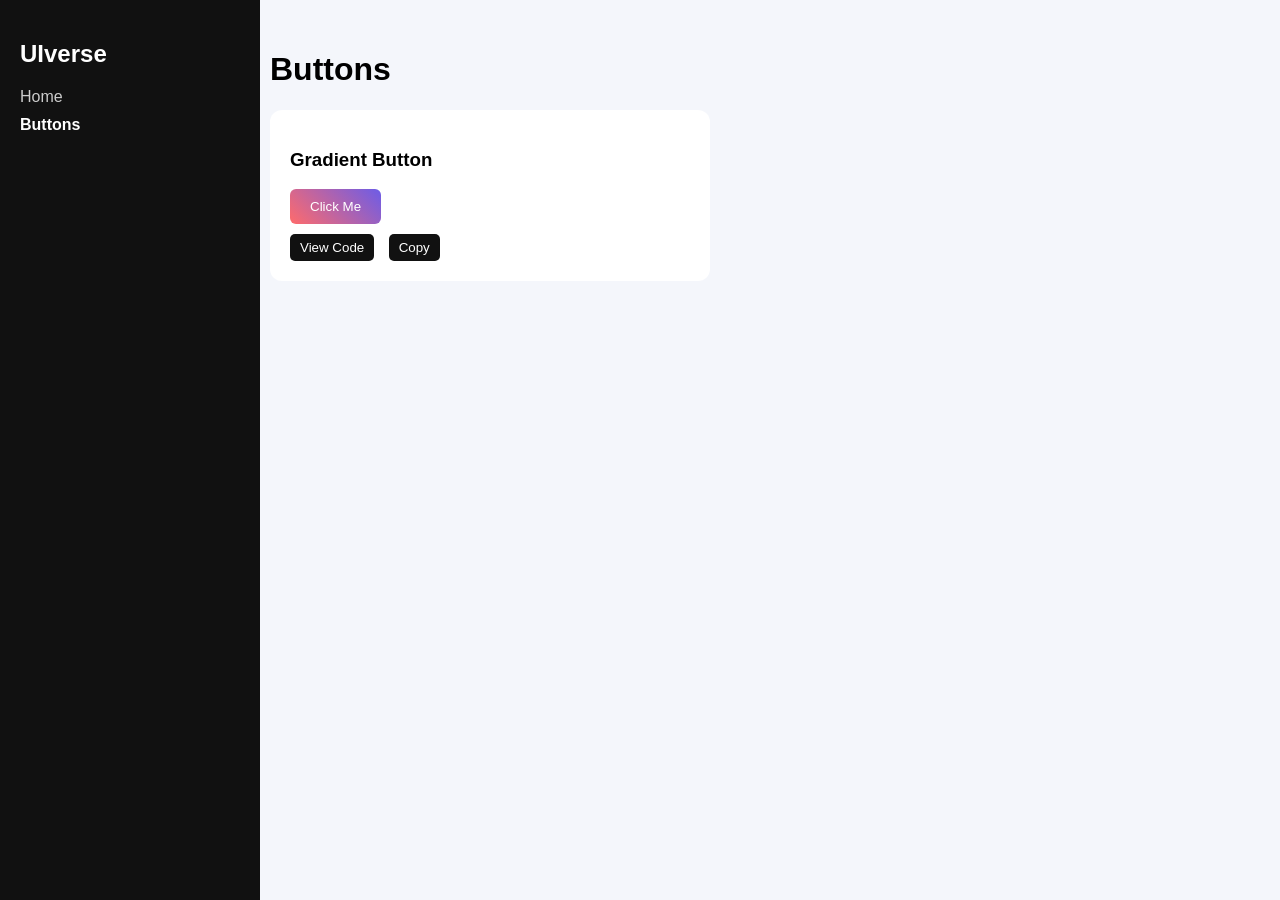
==== button.html @ 0907f0e8 "Project Added" ====
<!DOCTYPE html>
<html lang="en">
<head>
  <meta charset="UTF-8" />
  <meta name="viewport" content="width=device-width, initial-scale=1.0"/>
  <title>Buttons - UIverse</title>
  <link rel="stylesheet" href="style.css" />
</head>
<body>

<div class="container">

  <!-- Sidebar -->
  <aside class="sidebar">
    <h2>UIverse</h2>
    <ul>
      <li><a href="index.html">Home</a></li>
      <li class="active"><a href="button.html">Buttons</a></li>
    </ul>
  </aside>

  <!-- Main -->
  <main class="main">

    <h1>Buttons</h1>

    <div class="component-card">
      <h3>Gradient Button</h3>

      <button class="gradient-btn">Click Me</button>

      <div class="actions">
        <button onclick="toggleCode('btnCode')">View Code</button>
        <button onclick="copyCode('btnCode')">Copy</button>
      </div>

      <pre id="btnCode" class="code-block">
&lt;button class="gradient-btn"&gt;Click Me&lt;/button&gt;

.gradient-btn {
  padding: 10px 20px;
  border: none;
  color: white;
  background: linear-gradient(45deg, #ff6b6b, #6c5ce7);
  border-radius: 6px;
}
      </pre>
    </div>

  </main>

</div>

<script src="script.js"></script>
</body>
</html>
---- style.css ----
body {
    margin: 0;
    font-family: Arial, sans-serif;
    background: #f4f6fb;
  }
  
  /* Layout */
  .container {
    display: flex;
  }
  
  /* Sidebar */
  .sidebar {
    width: 220px;
    height: 100vh;
    background: #111;
    color: white;
    padding: 20px;
    position: fixed;
  }
  
  .sidebar h2 {
    margin-bottom: 20px;
  }
  
  .sidebar ul {
    list-style: none;
    padding: 0;
  }
  
  .sidebar li {
    margin: 10px 0;
  }
  
  .sidebar a {
    text-decoration: none;
    color: #ccc;
  }
  
  .sidebar a:hover,
  .sidebar .active a {
    color: white;
    font-weight: bold;
  }
  
  /* Main */
  .main {
    margin-left: 240px;
    padding: 30px;
    width: 100%;
  }
  
  /* Home Card */
  .home-card {
    background: white;
    padding: 20px;
    border-radius: 10px;
    margin-top: 20px;
  }
  
  /* Button */
  .gradient-btn {
    padding: 10px 20px;
    border: none;
    color: white;
    background: linear-gradient(45deg, #ff6b6b, #6c5ce7);
    border-radius: 6px;
    cursor: pointer;
  }
  
  /* Explore Button */
  .explore-btn {
    display: inline-block;
    margin-top: 10px;
    padding: 10px 15px;
    background: #111;
    color: white;
    text-decoration: none;
    border-radius: 6px;
  }
  
  /* Component Card */
  .component-card {
    background: white;
    padding: 20px;
    border-radius: 12px;
    margin-top: 20px;
    max-width: 400px;
  }
  
  /* Actions */
  .actions {
    margin-top: 10px;
  }
  
  .actions button {
    margin-right: 10px;
    padding: 6px 10px;
    border: none;
    background: #111;
    color: white;
    border-radius: 5px;
    cursor: pointer;
  }
  
  /* Code */
  .code-block {
    display: none;
    background: #0d1117;
    color: #00ffae;
    padding: 10px;
    margin-top: 10px;
    border-radius: 8px;
    font-size: 12px;
  }
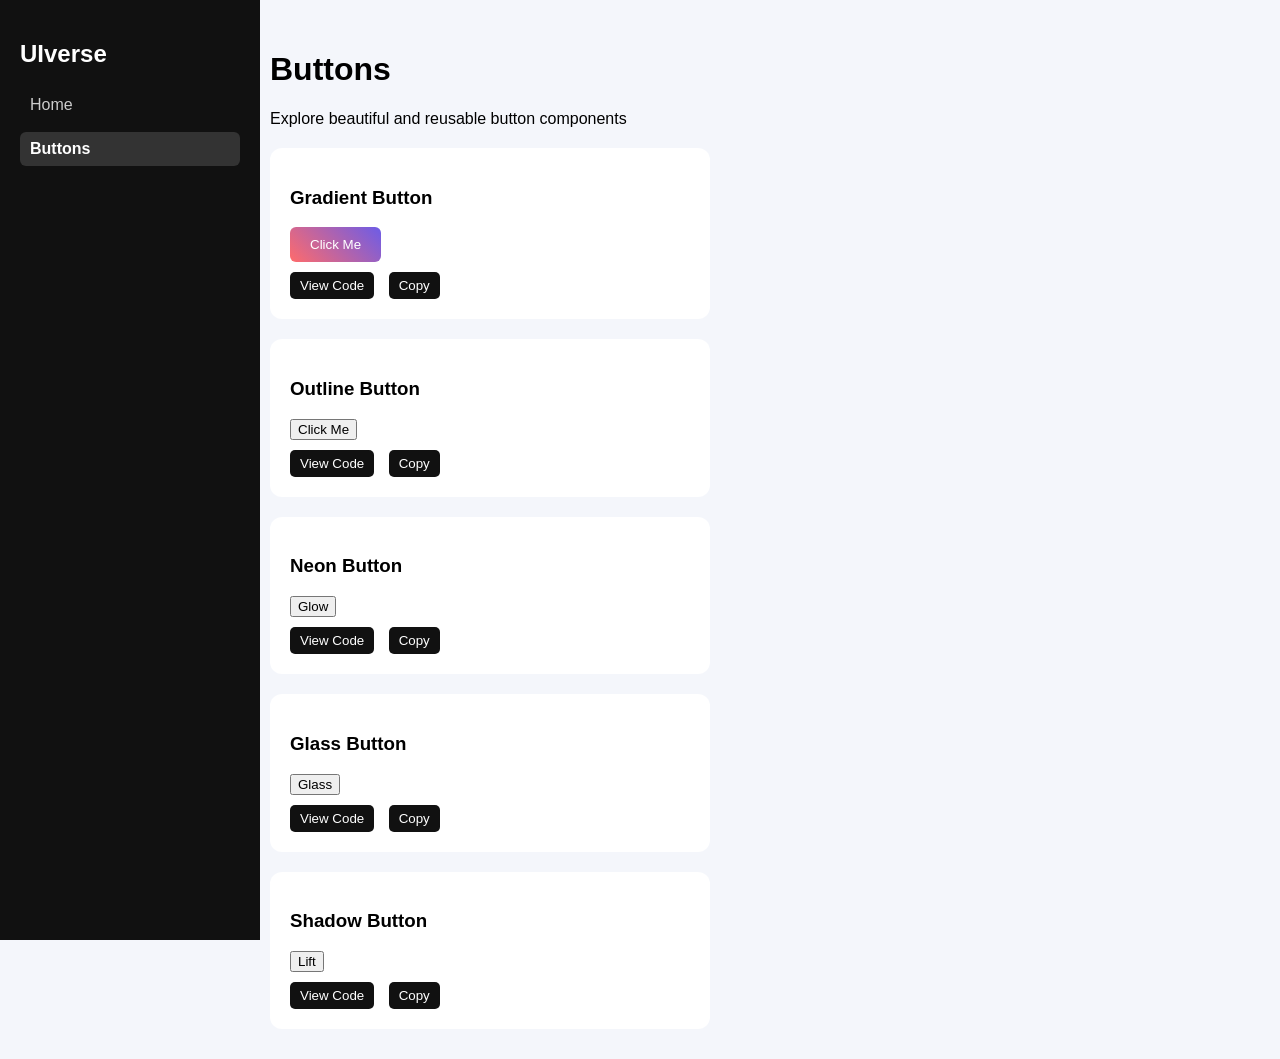
==== commit bdd94060: "Revert "BUTTONS ADDED WITH BETTER UI"" ====
--- a/button.html
+++ b/button.html
@@ -1,10 +1,10 @@
 <!DOCTYPE html>
 <html lang="en">
 <head>
-  <meta charset="UTF-8" />
-  <meta name="viewport" content="width=device-width, initial-scale=1.0"/>
+  <meta charset="UTF-8">
+  <meta name="viewport" content="width=device-width, initial-scale=1.0">
   <title>Buttons - UIverse</title>
-  <link rel="stylesheet" href="style.css" />
+  <link rel="stylesheet" href="style.css">
 </head>
 <body>
 
@@ -22,28 +22,84 @@
   <!-- Main -->
   <main class="main">
 
-    <h1>Buttons</h1>
+    <!-- Header -->
+    <div class="page-header">
+      <h1>Buttons</h1>
+      <p>Explore beautiful and reusable button components</p>
+    </div>
 
+    <!-- Gradient -->
     <div class="component-card">
       <h3>Gradient Button</h3>
-
       <button class="gradient-btn">Click Me</button>
 
       <div class="actions">
-        <button onclick="toggleCode('btnCode')">View Code</button>
-        <button onclick="copyCode('btnCode')">Copy</button>
+        <button onclick="toggleCode('c1')">View Code</button>
+        <button onclick="copyCode('c1')">Copy</button>
       </div>
 
-      <pre id="btnCode" class="code-block">
+      <pre id="c1" class="code-block">
 &lt;button class="gradient-btn"&gt;Click Me&lt;/button&gt;
+      </pre>
+    </div>
 
-.gradient-btn {
-  padding: 10px 20px;
-  border: none;
-  color: white;
-  background: linear-gradient(45deg, #ff6b6b, #6c5ce7);
-  border-radius: 6px;
-}
+    <!-- Outline -->
+    <div class="component-card">
+      <h3>Outline Button</h3>
+      <button class="outline-btn">Click Me</button>
+
+      <div class="actions">
+        <button onclick="toggleCode('c2')">View Code</button>
+        <button onclick="copyCode('c2')">Copy</button>
+      </div>
+
+      <pre id="c2" class="code-block">
+&lt;button class="outline-btn"&gt;Click Me&lt;/button&gt;
+      </pre>
+    </div>
+
+    <!-- Neon -->
+    <div class="component-card">
+      <h3>Neon Button</h3>
+      <button class="neon-btn">Glow</button>
+
+      <div class="actions">
+        <button onclick="toggleCode('c3')">View Code</button>
+        <button onclick="copyCode('c3')">Copy</button>
+      </div>
+
+      <pre id="c3" class="code-block">
+&lt;button class="neon-btn"&gt;Glow&lt;/button&gt;
+      </pre>
+    </div>
+
+    <!-- Glass -->
+    <div class="component-card">
+      <h3>Glass Button</h3>
+      <button class="glass-btn">Glass</button>
+
+      <div class="actions">
+        <button onclick="toggleCode('c4')">View Code</button>
+        <button onclick="copyCode('c4')">Copy</button>
+      </div>
+
+      <pre id="c4" class="code-block">
+&lt;button class="glass-btn"&gt;Glass&lt;/button&gt;
+      </pre>
+    </div>
+
+    <!-- Shadow -->
+    <div class="component-card">
+      <h3>Shadow Button</h3>
+      <button class="shadow-btn">Lift</button>
+
+      <div class="actions">
+        <button onclick="toggleCode('c5')">View Code</button>
+        <button onclick="copyCode('c5')">Copy</button>
+      </div>
+
+      <pre id="c5" class="code-block">
+&lt;button class="shadow-btn"&gt;Lift&lt;/button&gt;
       </pre>
     </div>
 
--- a/style.css
+++ b/style.css
@@ -112,4 +112,43 @@
     margin-top: 10px;
     border-radius: 8px;
     font-size: 12px;
+  }
+
+  
+  .sidebar a {
+    display: block;
+    padding: 8px 10px;
+    border-radius: 6px;
+    transition: 0.2s;
+  }
+  
+  .sidebar a:hover {
+    background: #1f1f1f;
+  }
+  
+  .sidebar .active a {
+    background: #333;
+  }
+
+  header h1 {
+    background: linear-gradient(45deg, #ff6b6b, #6c5ce7);
+    color: transparent;
+  }
+
+  .home-card {
+    transition: 0.3s;
+  }
+  
+  .home-card:hover {
+    transform: translateY(-5px);
+    box-shadow: 0 10px 25px rgba(0,0,0,0.15);
+  }
+
+  .explore-btn {
+    background: linear-gradient(45deg, #ff6b6b, #6c5ce7);
+    transition: 0.3s;
+  }
+  
+  .explore-btn:hover {
+    transform: scale(1.05);
   }
